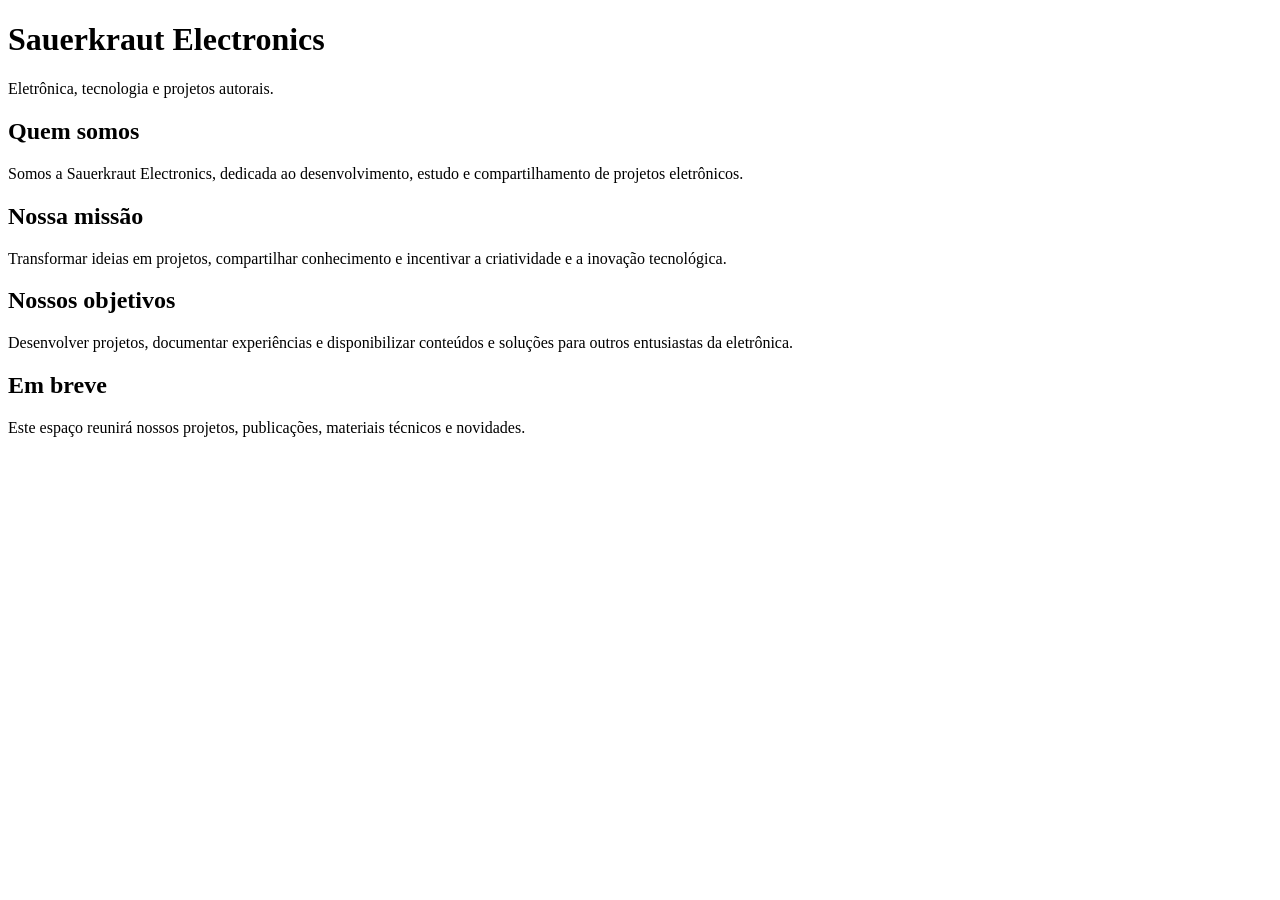
==== index.html @ d795176d "Create index.html for Sauerkraut Electronics Initial HTML structure for Sauerkraut Electronics websi" ====
<!DOCTYPE html>
<html lang="pt-BR">
<head>
    <meta charset="UTF-8">
    <meta name="viewport" content="width=device-width, initial-scale=1.0">
    <title>Sauerkraut Electronics</title>
</head>
<body>
    <h1>Sauerkraut Electronics</h1>
    <p>Eletrônica, tecnologia e projetos autorais.</p>

    <h2>Quem somos</h2>
    <p>
        Somos a Sauerkraut Electronics, dedicada ao desenvolvimento,
        estudo e compartilhamento de projetos eletrônicos.
    </p>

    <h2>Nossa missão</h2>
    <p>
        Transformar ideias em projetos, compartilhar conhecimento
        e incentivar a criatividade e a inovação tecnológica.
    </p>

    <h2>Nossos objetivos</h2>
    <p>
        Desenvolver projetos, documentar experiências e disponibilizar
        conteúdos e soluções para outros entusiastas da eletrônica.
    </p>

    <h2>Em breve</h2>
    <p>
        Este espaço reunirá nossos projetos, publicações, materiais
        técnicos e novidades.
    </p>
</body>
</html>
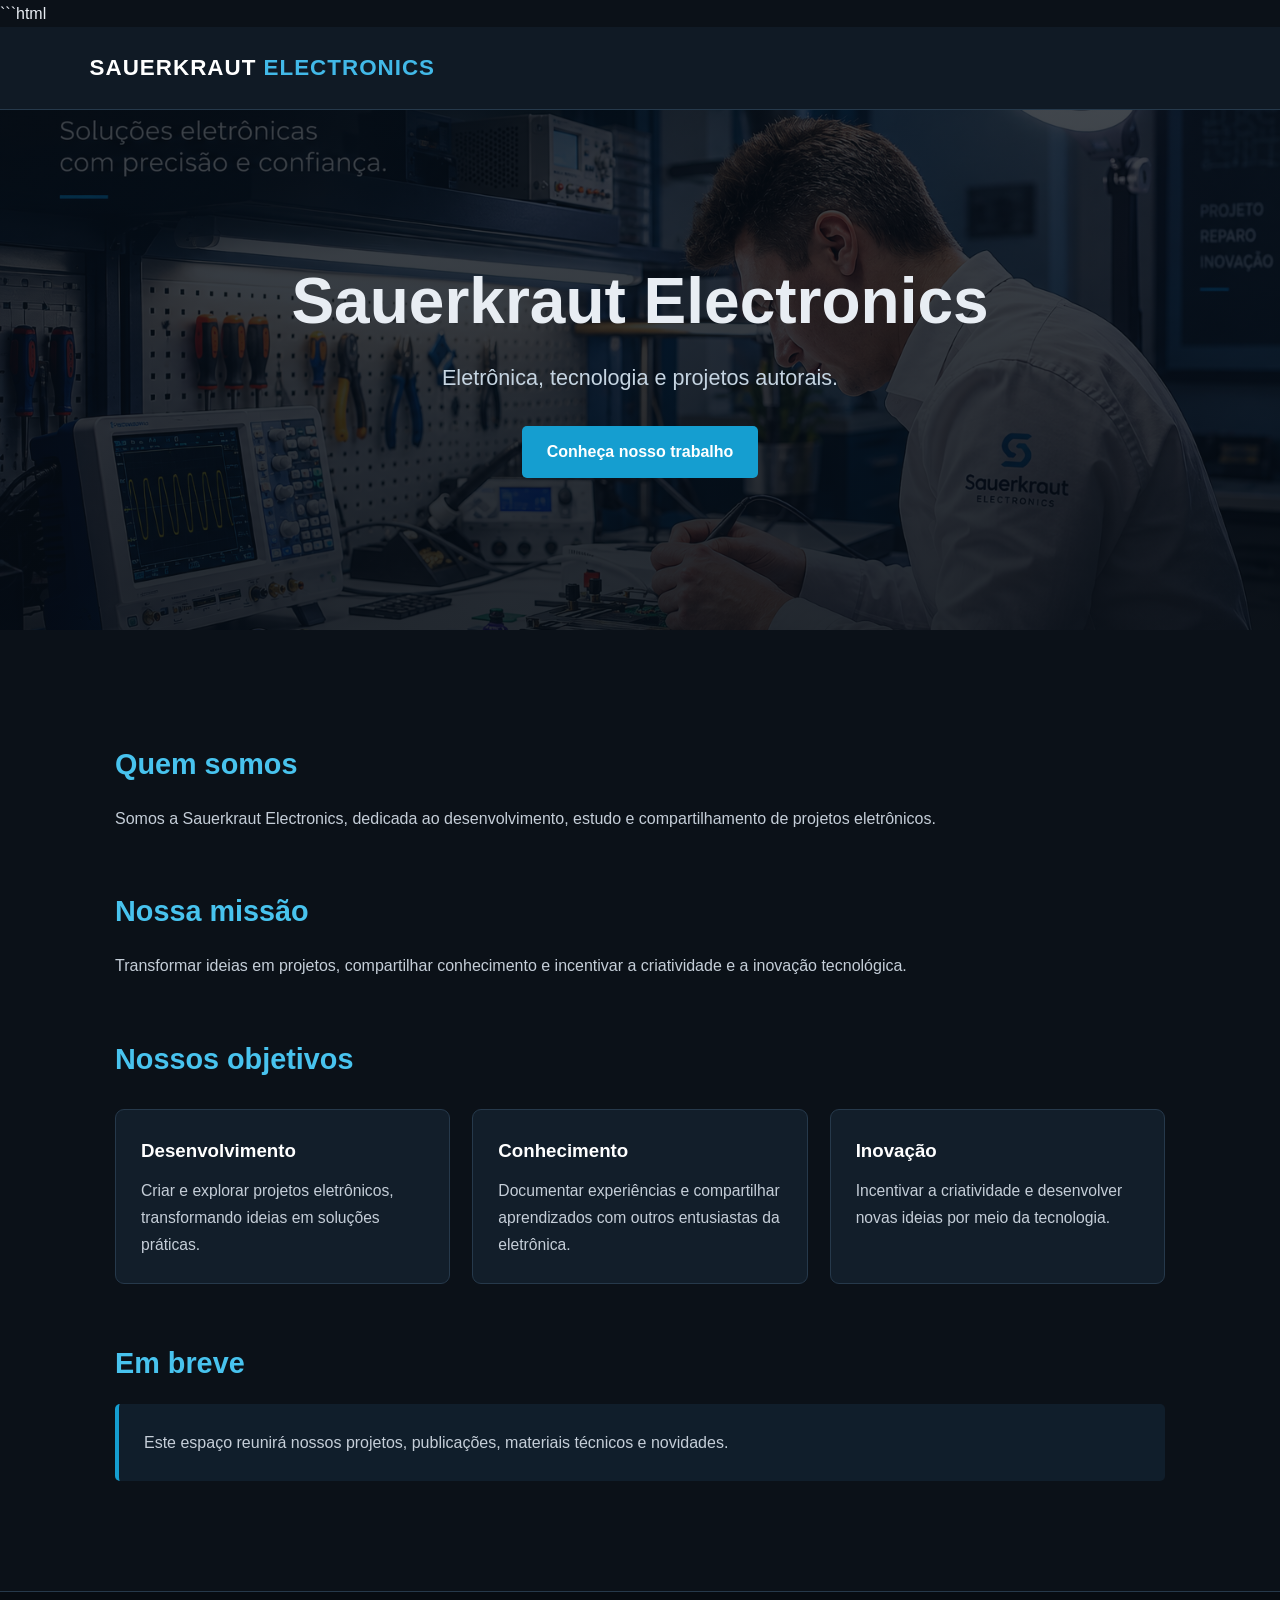
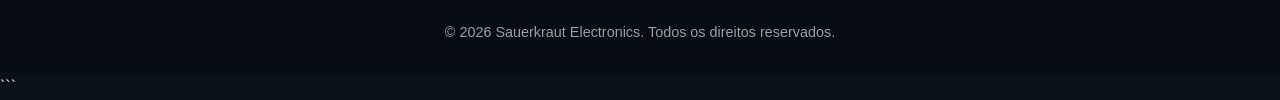
==== commit 00461b56: "Update index.html with new meta tags and content" ====
--- a/index.html
+++ b/index.html
@@ -1,37 +1,249 @@
-
+```html
 <!DOCTYPE html>
 <html lang="pt-BR">
 <head>
     <meta charset="UTF-8">
     <meta name="viewport" content="width=device-width, initial-scale=1.0">
-    <title>Sauerkraut Electronics</title>
+
+    <title>Sauerkraut Electronics | Eletrônica e Tecnologia</title>
+
+    <meta name="description" content="Sauerkraut Electronics: eletrônica, tecnologia, projetos autorais e compartilhamento de conhecimento.">
+
+    <style>
+        * {
+            box-sizing: border-box;
+            margin: 0;
+            padding: 0;
+        }
+
+        html {
+            scroll-behavior: smooth;
+        }
+
+        body {
+            font-family: Arial, Helvetica, sans-serif;
+            background: #0b1118;
+            color: #e8edf3;
+            line-height: 1.7;
+        }
+
+        header {
+            background: #101a25;
+            border-bottom: 1px solid #26394b;
+            padding: 22px 7%;
+        }
+
+        .logo {
+            color: #ffffff;
+            font-size: 1.4rem;
+            font-weight: bold;
+            letter-spacing: 1px;
+        }
+
+        .logo span {
+            color: #42b9e8;
+        }
+
+        .hero {
+            min-height: 520px;
+            display: flex;
+            align-items: center;
+            justify-content: center;
+            text-align: center;
+            padding: 70px 7%;
+            background:
+                linear-gradient(rgba(5, 12, 20, 0.76),
+                                rgba(5, 12, 20, 0.88)),
+                url("Oficina%20de%20Eletr%C3%B4nica%20com%20Precis%C3%A3o.png")
+                center / cover no-repeat;
+        }
+
+        .hero-content {
+            max-width: 850px;
+        }
+
+        .hero h1 {
+            font-size: clamp(2.2rem, 6vw, 4rem);
+            line-height: 1.2;
+            margin-bottom: 20px;
+        }
+
+        .hero p {
+            color: #c5d4e1;
+            font-size: clamp(1.05rem, 2.5vw, 1.35rem);
+            margin-bottom: 30px;
+        }
+
+        .button {
+            display: inline-block;
+            background: #159ed0;
+            color: #ffffff;
+            text-decoration: none;
+            padding: 12px 25px;
+            border-radius: 5px;
+            font-weight: bold;
+            transition: background 0.2s;
+        }
+
+        .button:hover {
+            background: #087eaa;
+        }
+
+        main {
+            max-width: 1100px;
+            margin: auto;
+            padding: 55px 25px;
+        }
+
+        section {
+            margin-bottom: 55px;
+            scroll-margin-top: 25px;
+        }
+
+        h2 {
+            color: #48c3ee;
+            font-size: 1.8rem;
+            margin-bottom: 16px;
+        }
+
+        section p {
+            color: #c5ced8;
+            max-width: 850px;
+        }
+
+        .cards {
+            display: grid;
+            grid-template-columns: repeat(auto-fit, minmax(230px, 1fr));
+            gap: 22px;
+            margin-top: 25px;
+        }
+
+        .card {
+            background: #121e2a;
+            border: 1px solid #26394b;
+            border-radius: 9px;
+            padding: 25px;
+        }
+
+        .card h3 {
+            color: #ffffff;
+            margin-bottom: 12px;
+        }
+
+        .card p {
+            font-size: 0.98rem;
+        }
+
+        .coming-soon {
+            background: #101e2b;
+            border-left: 4px solid #159ed0;
+            padding: 25px;
+            border-radius: 5px;
+        }
+
+        footer {
+            background: #070c12;
+            border-top: 1px solid #26394b;
+            text-align: center;
+            padding: 28px 20px;
+            color: #91a1b1;
+            font-size: 0.9rem;
+        }
+
+        @media (max-width: 600px) {
+            header {
+                text-align: center;
+                padding: 18px 12px;
+            }
+
+            .hero {
+                min-height: 430px;
+                padding: 55px 20px;
+            }
+
+            main {
+                padding: 40px 20px;
+            }
+        }
+    </style>
 </head>
+
 <body>
-    <h1>Sauerkraut Electronics</h1>
-    <p>Eletrônica, tecnologia e projetos autorais.</p>
-
-    <h2>Quem somos</h2>
-    <p>
-        Somos a Sauerkraut Electronics, dedicada ao desenvolvimento,
-        estudo e compartilhamento de projetos eletrônicos.
-    </p>
-
-    <h2>Nossa missão</h2>
-    <p>
-        Transformar ideias em projetos, compartilhar conhecimento
-        e incentivar a criatividade e a inovação tecnológica.
-    </p>
-
-    <h2>Nossos objetivos</h2>
-    <p>
-        Desenvolver projetos, documentar experiências e disponibilizar
-        conteúdos e soluções para outros entusiastas da eletrônica.
-    </p>
-
-    <h2>Em breve</h2>
-    <p>
-        Este espaço reunirá nossos projetos, publicações, materiais
-        técnicos e novidades.
-    </p>
+
+    <header>
+        <div class="logo">SAUERKRAUT <span>ELECTRONICS</span></div>
+    </header>
+
+    <section class="hero">
+        <div class="hero-content">
+            <h1>Sauerkraut Electronics</h1>
+            <p>Eletrônica, tecnologia e projetos autorais.</p>
+            <a href="#quem-somos" class="button">Conheça nosso trabalho</a>
+        </div>
+    </section>
+
+    <main>
+        <section id="quem-somos">
+            <h2>Quem somos</h2>
+            <p>
+                Somos a Sauerkraut Electronics, dedicada ao desenvolvimento,
+                estudo e compartilhamento de projetos eletrônicos.
+            </p>
+        </section>
+
+        <section id="missao">
+            <h2>Nossa missão</h2>
+            <p>
+                Transformar ideias em projetos, compartilhar conhecimento
+                e incentivar a criatividade e a inovação tecnológica.
+            </p>
+        </section>
+
+        <section id="objetivos">
+            <h2>Nossos objetivos</h2>
+
+            <div class="cards">
+                <article class="card">
+                    <h3>Desenvolvimento</h3>
+                    <p>
+                        Criar e explorar projetos eletrônicos, transformando
+                        ideias em soluções práticas.
+                    </p>
+                </article>
+
+                <article class="card">
+                    <h3>Conhecimento</h3>
+                    <p>
+                        Documentar experiências e compartilhar aprendizados
+                        com outros entusiastas da eletrônica.
+                    </p>
+                </article>
+
+                <article class="card">
+                    <h3>Inovação</h3>
+                    <p>
+                        Incentivar a criatividade e desenvolver novas ideias
+                        por meio da tecnologia.
+                    </p>
+                </article>
+            </div>
+        </section>
+
+        <section id="em-breve">
+            <h2>Em breve</h2>
+            <div class="coming-soon">
+                <p>
+                    Este espaço reunirá nossos projetos, publicações,
+                    materiais técnicos e novidades.
+                </p>
+            </div>
+        </section>
+    </main>
+
+    <footer>
+        <p>&copy; 2026 Sauerkraut Electronics. Todos os direitos reservados.</p>
+    </footer>
+
 </body>
 </html>
+```
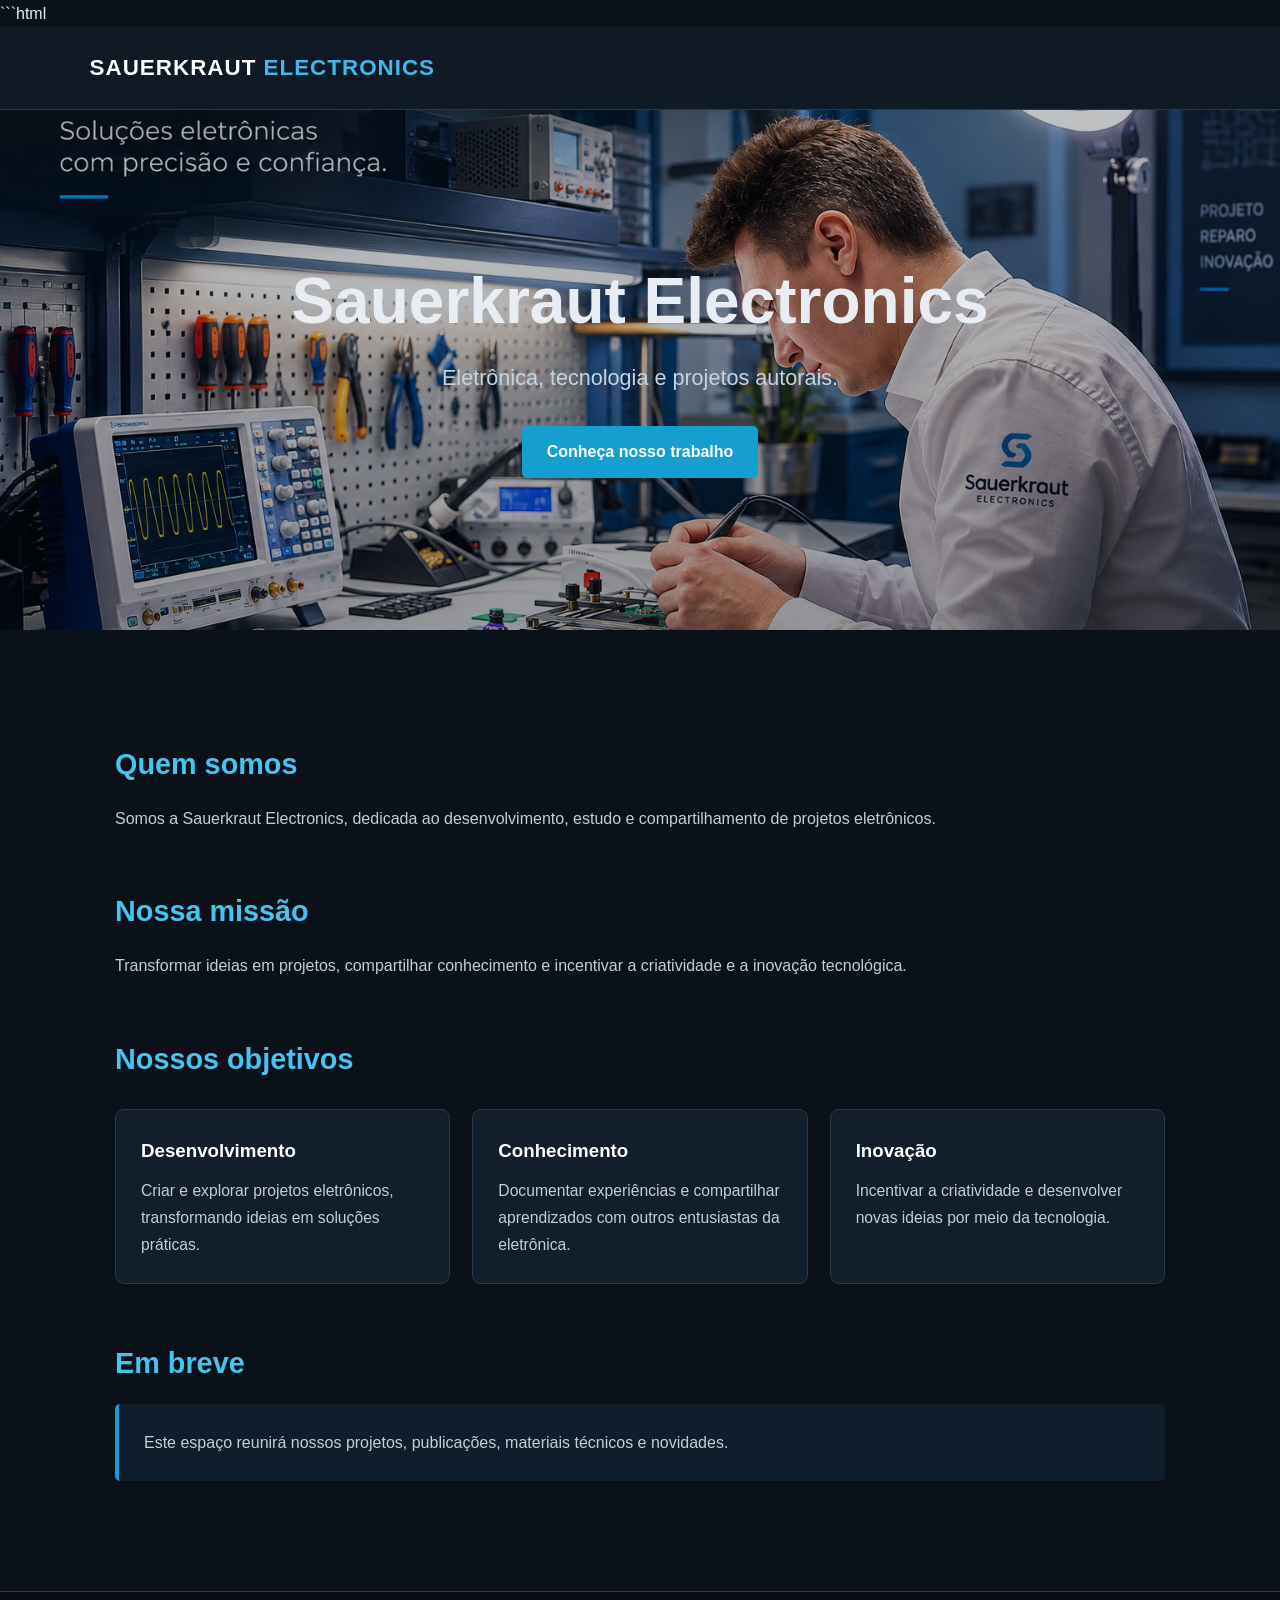
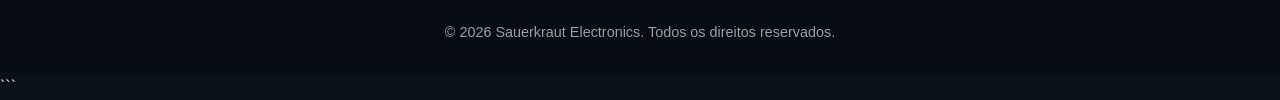
==== commit 9f4e822f: "Update background gradient opacity in index.html" ====
--- a/index.html
+++ b/index.html
@@ -51,11 +51,11 @@
             justify-content: center;
             text-align: center;
             padding: 70px 7%;
-            background:
-                linear-gradient(rgba(5, 12, 20, 0.76),
-                                rgba(5, 12, 20, 0.88)),
-                url("Oficina%20de%20Eletr%C3%B4nica%20com%20Precis%C3%A3o.png")
-                center / cover no-repeat;
+    background:
+    linear-gradient(rgba(5, 12, 20, 0.25),
+                    rgba(5, 12, 20, 0.40)),
+    url("Oficina%20de%20Eletr%C3%B4nica%20com%20Precis%C3%A3o.png")
+    center / cover no-repeat;
         }
 
         .hero-content {
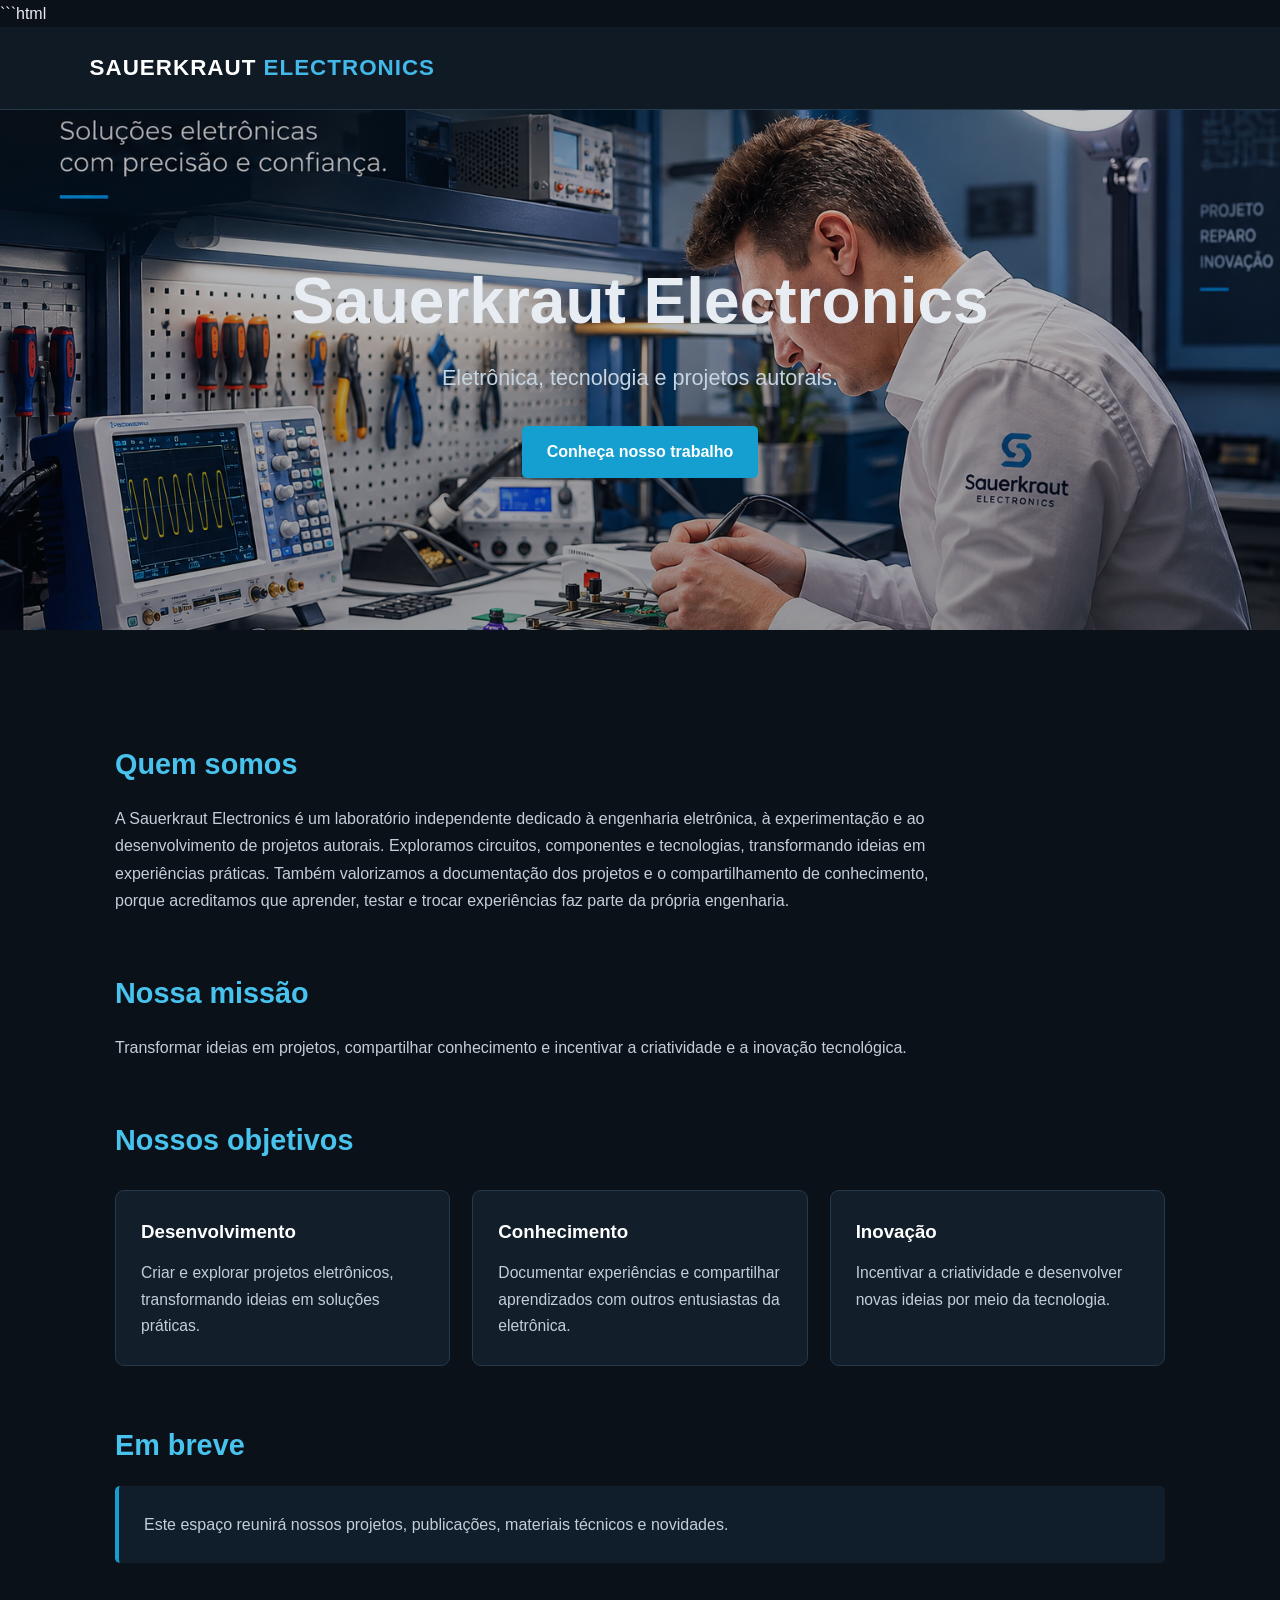
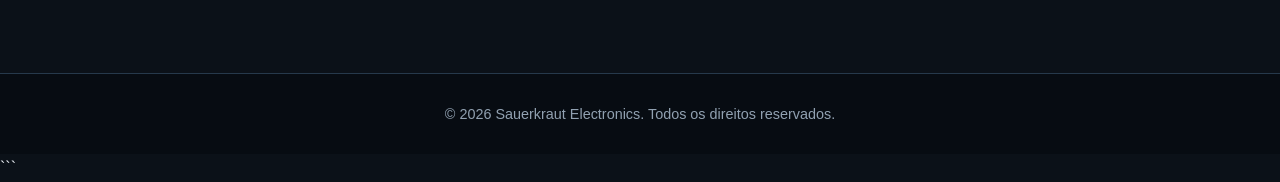
==== commit 3457bdde: "Update index.html" ====
--- a/index.html
+++ b/index.html
@@ -185,10 +185,9 @@
     <main>
         <section id="quem-somos">
             <h2>Quem somos</h2>
-            <p>
-                Somos a Sauerkraut Electronics, dedicada ao desenvolvimento,
-                estudo e compartilhamento de projetos eletrônicos.
-            </p>
+<p>
+    A Sauerkraut Electronics é um laboratório independente dedicado à engenharia eletrônica, à experimentação e ao desenvolvimento de projetos autorais. Exploramos circuitos, componentes e tecnologias, transformando ideias em experiências práticas. Também valorizamos a documentação dos projetos e o compartilhamento de conhecimento, porque acreditamos que aprender, testar e trocar experiências faz parte da própria engenharia.
+</p>
         </section>
 
         <section id="missao">
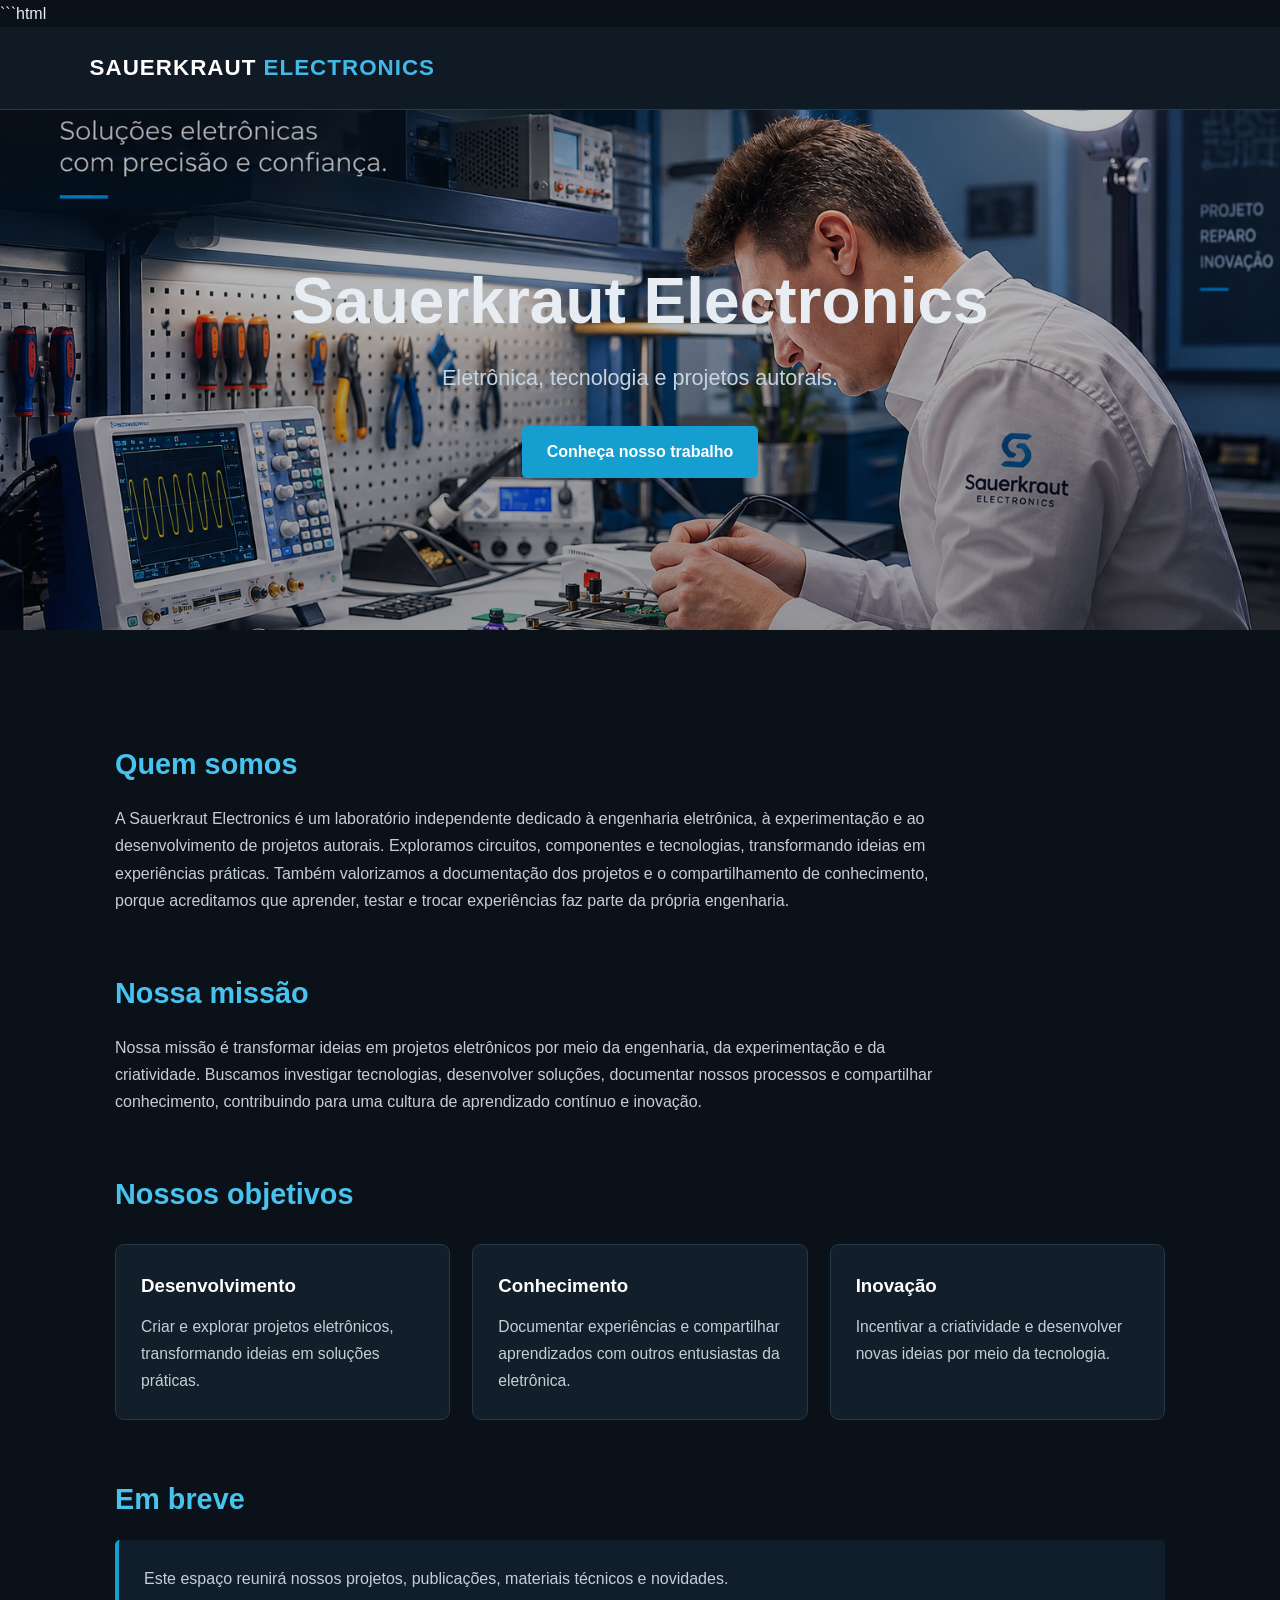
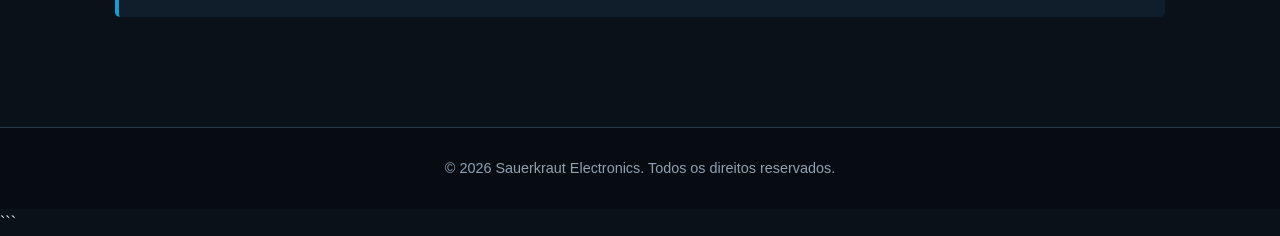
==== commit f960b5cf: "Revise mission statement in index.html Updated mission statement to reflect a more detailed descript" ====
--- a/index.html
+++ b/index.html
@@ -192,10 +192,9 @@
 
         <section id="missao">
             <h2>Nossa missão</h2>
-            <p>
-                Transformar ideias em projetos, compartilhar conhecimento
-                e incentivar a criatividade e a inovação tecnológica.
-            </p>
+<p>
+    Nossa missão é transformar ideias em projetos eletrônicos por meio da engenharia, da experimentação e da criatividade. Buscamos investigar tecnologias, desenvolver soluções, documentar nossos processos e compartilhar conhecimento, contribuindo para uma cultura de aprendizado contínuo e inovação.
+</p>
         </section>
 
         <section id="objetivos">
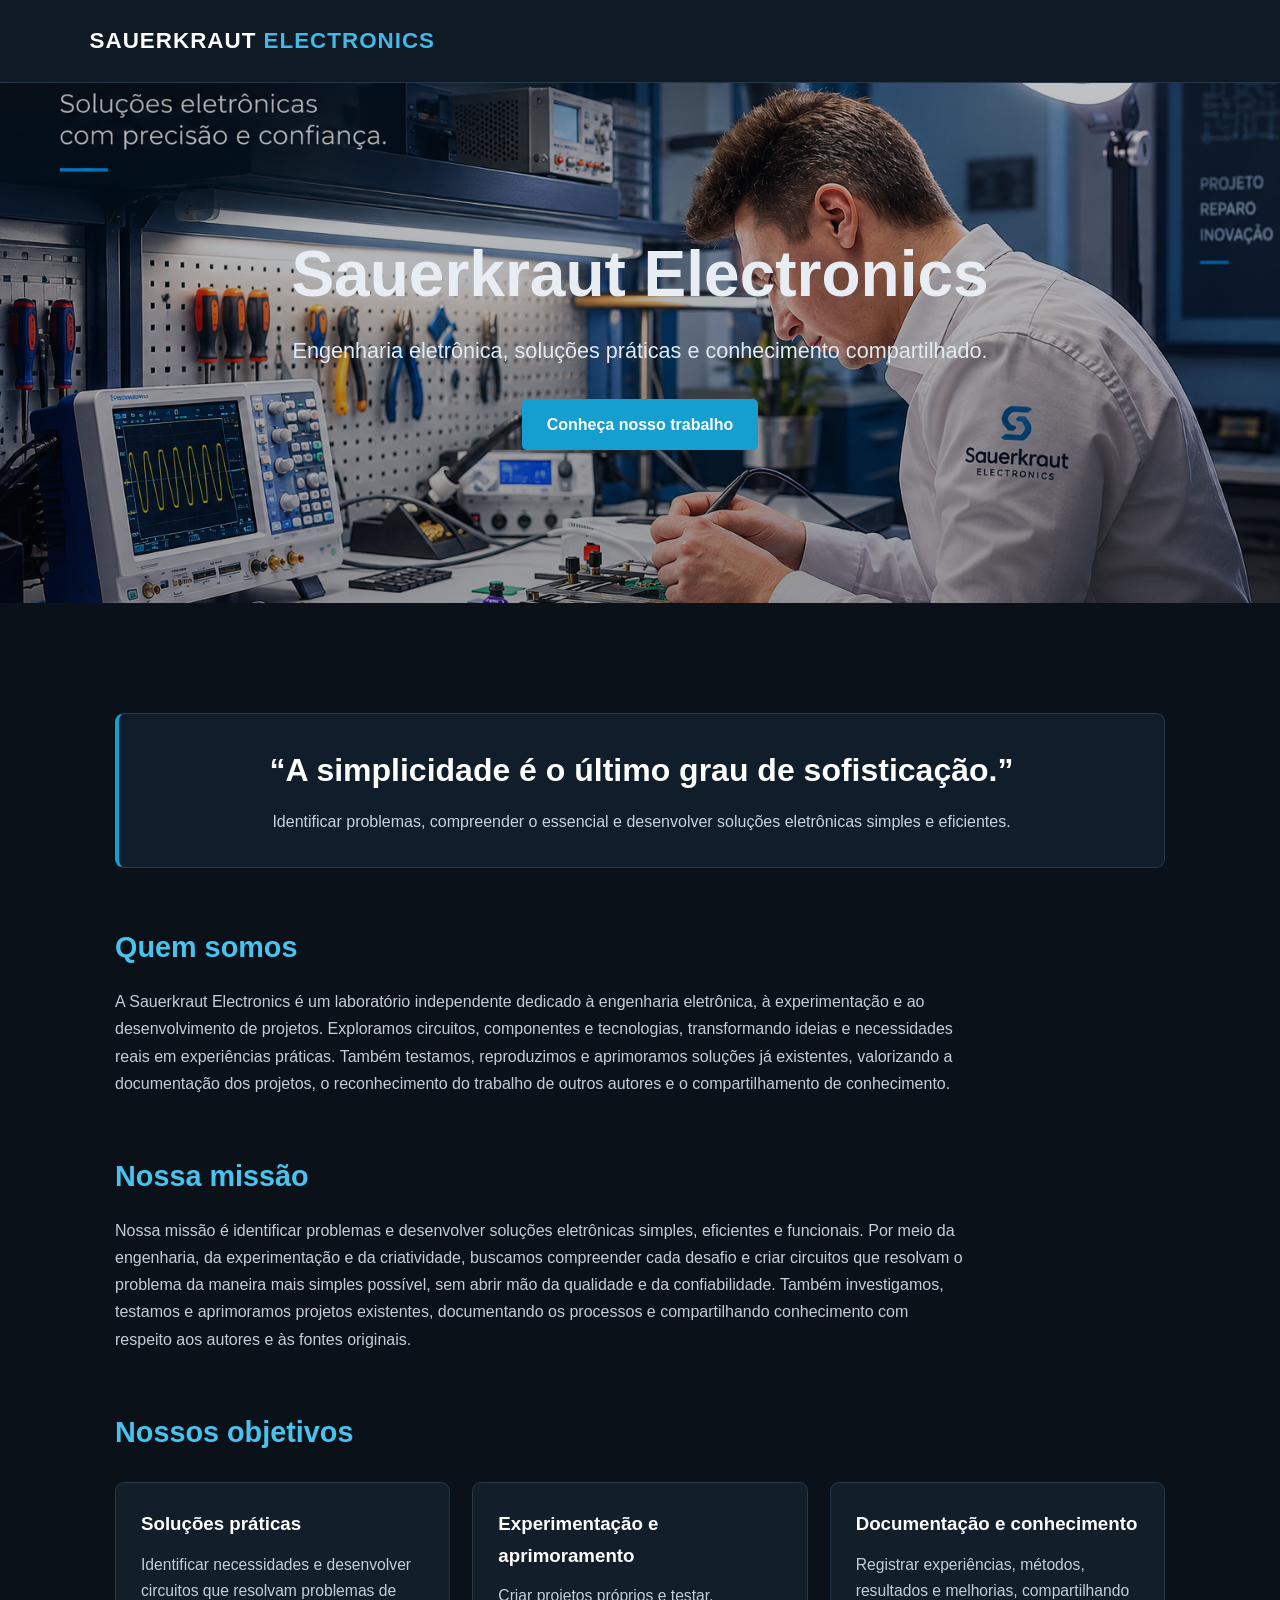
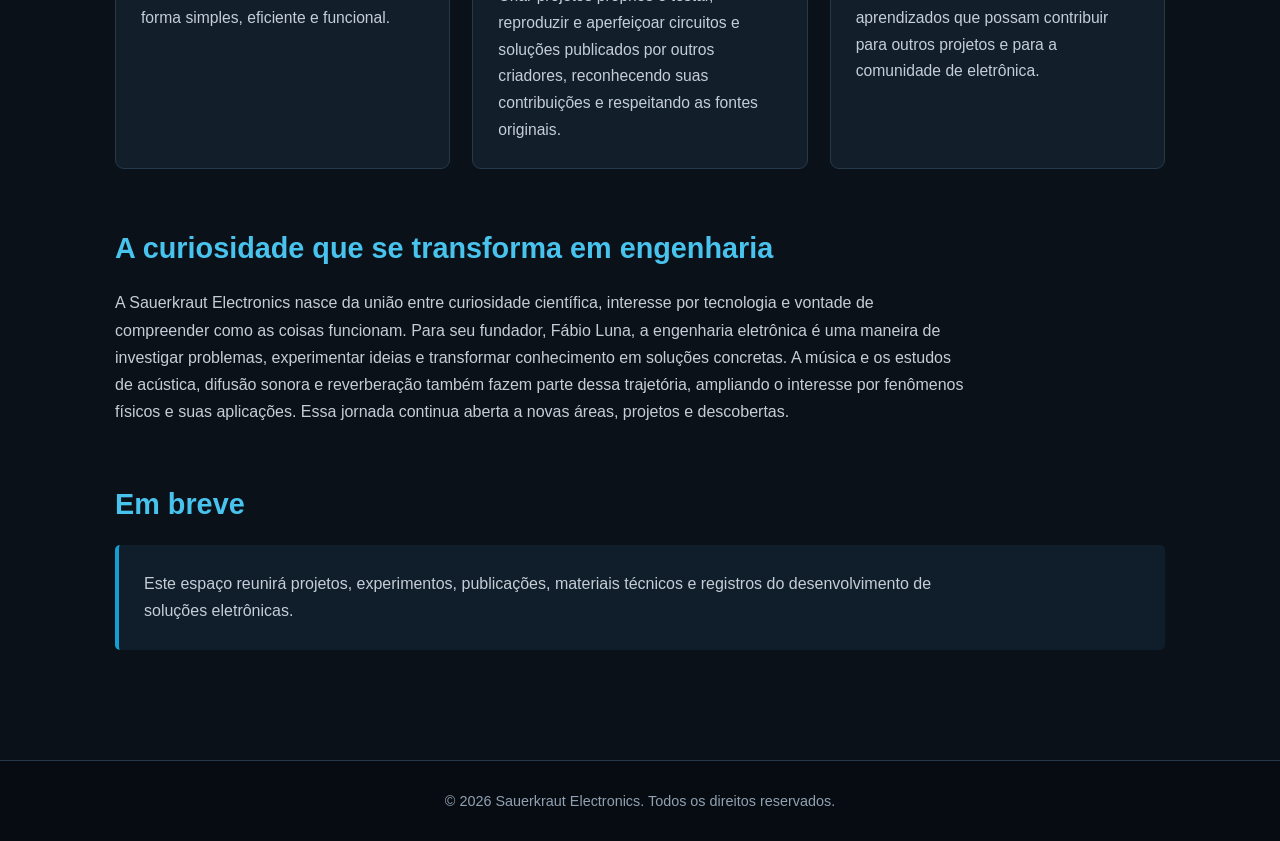
==== commit e84d9e48: "Revise HTML structure and content for clarity Updated the title and meta description for clarity. En" ====
--- a/index.html
+++ b/index.html
@@ -1,13 +1,15 @@
-```html
+
 <!DOCTYPE html>
 <html lang="pt-BR">
 <head>
     <meta charset="UTF-8">
     <meta name="viewport" content="width=device-width, initial-scale=1.0">
 
-    <title>Sauerkraut Electronics | Eletrônica e Tecnologia</title>
-
-    <meta name="description" content="Sauerkraut Electronics: eletrônica, tecnologia, projetos autorais e compartilhamento de conhecimento.">
+    <title>Sauerkraut Electronics | Engenharia Eletrônica e Soluções</title>
+
+    <meta name="description" content="Sauerkraut Electronics: laboratório independente de engenharia eletrônica, soluções simples e eficientes, experimentação, projetos e conhecimento compartilhado.">
+
+    <meta name="theme-color" content="#0b1118">
 
     <style>
         * {
@@ -51,11 +53,13 @@
             justify-content: center;
             text-align: center;
             padding: 70px 7%;
-    background:
-    linear-gradient(rgba(5, 12, 20, 0.25),
-                    rgba(5, 12, 20, 0.40)),
-    url("Oficina%20de%20Eletr%C3%B4nica%20com%20Precis%C3%A3o.png")
-    center / cover no-repeat;
+            background:
+                linear-gradient(
+                    rgba(5, 12, 20, 0.25),
+                    rgba(5, 12, 20, 0.40)
+                ),
+                url("Oficina%20de%20Eletr%C3%B4nica%20com%20Precis%C3%A3o.png")
+                center / cover no-repeat;
         }
 
         .hero-content {
@@ -69,7 +73,7 @@
         }
 
         .hero p {
-            color: #c5d4e1;
+            color: #e0eaf3;
             font-size: clamp(1.05rem, 2.5vw, 1.35rem);
             margin-bottom: 30px;
         }
@@ -111,9 +115,35 @@
             max-width: 850px;
         }
 
+        .philosophy {
+            background: #101e2b;
+            border: 1px solid #26394b;
+            border-left: 4px solid #159ed0;
+            border-radius: 9px;
+            padding: 32px 25px;
+            margin-bottom: 55px;
+            text-align: center;
+        }
+
+        .philosophy blockquote {
+            color: #ffffff;
+            font-size: clamp(1.35rem, 3vw, 2rem);
+            font-weight: bold;
+            line-height: 1.5;
+            margin-bottom: 14px;
+        }
+
+        .philosophy p {
+            color: #c5d4e1;
+            margin: 0 auto;
+        }
+
         .cards {
             display: grid;
-            grid-template-columns: repeat(auto-fit, minmax(230px, 1fr));
+            grid-template-columns: repeat(
+                auto-fit,
+                minmax(230px, 1fr)
+            );
             gap: 22px;
             margin-top: 25px;
         }
@@ -164,6 +194,10 @@
             main {
                 padding: 40px 20px;
             }
+
+            .philosophy {
+                padding: 25px 18px;
+            }
         }
     </style>
 </head>
@@ -177,71 +211,132 @@
     <section class="hero">
         <div class="hero-content">
             <h1>Sauerkraut Electronics</h1>
-            <p>Eletrônica, tecnologia e projetos autorais.</p>
-            <a href="#quem-somos" class="button">Conheça nosso trabalho</a>
+            <p>
+                Engenharia eletrônica, soluções práticas
+                e conhecimento compartilhado.
+            </p>
+            <a href="#quem-somos" class="button">
+                Conheça nosso trabalho
+            </a>
         </div>
     </section>
 
     <main>
+
+        <section class="philosophy" aria-label="Nossa filosofia">
+            <blockquote>
+                “A simplicidade é o último grau de sofisticação.”
+            </blockquote>
+            <p>
+                Identificar problemas, compreender o essencial
+                e desenvolver soluções eletrônicas simples e eficientes.
+            </p>
+        </section>
+
         <section id="quem-somos">
             <h2>Quem somos</h2>
-<p>
-    A Sauerkraut Electronics é um laboratório independente dedicado à engenharia eletrônica, à experimentação e ao desenvolvimento de projetos autorais. Exploramos circuitos, componentes e tecnologias, transformando ideias em experiências práticas. Também valorizamos a documentação dos projetos e o compartilhamento de conhecimento, porque acreditamos que aprender, testar e trocar experiências faz parte da própria engenharia.
-</p>
+            <p>
+                A Sauerkraut Electronics é um laboratório independente
+                dedicado à engenharia eletrônica, à experimentação e
+                ao desenvolvimento de projetos. Exploramos circuitos,
+                componentes e tecnologias, transformando ideias e
+                necessidades reais em experiências práticas.
+                Também testamos, reproduzimos e aprimoramos soluções
+                já existentes, valorizando a documentação dos projetos,
+                o reconhecimento do trabalho de outros autores e o
+                compartilhamento de conhecimento.
+            </p>
         </section>
 
         <section id="missao">
             <h2>Nossa missão</h2>
-<p>
-    Nossa missão é transformar ideias em projetos eletrônicos por meio da engenharia, da experimentação e da criatividade. Buscamos investigar tecnologias, desenvolver soluções, documentar nossos processos e compartilhar conhecimento, contribuindo para uma cultura de aprendizado contínuo e inovação.
-</p>
+            <p>
+                Nossa missão é identificar problemas e desenvolver
+                soluções eletrônicas simples, eficientes e funcionais.
+                Por meio da engenharia, da experimentação e da
+                criatividade, buscamos compreender cada desafio e
+                criar circuitos que resolvam o problema da maneira
+                mais simples possível, sem abrir mão da qualidade
+                e da confiabilidade. Também investigamos, testamos
+                e aprimoramos projetos existentes, documentando
+                os processos e compartilhando conhecimento com
+                respeito aos autores e às fontes originais.
+            </p>
         </section>
 
         <section id="objetivos">
             <h2>Nossos objetivos</h2>
 
             <div class="cards">
+
                 <article class="card">
-                    <h3>Desenvolvimento</h3>
+                    <h3>Soluções práticas</h3>
                     <p>
-                        Criar e explorar projetos eletrônicos, transformando
-                        ideias em soluções práticas.
+                        Identificar necessidades e desenvolver circuitos
+                        que resolvam problemas de forma simples,
+                        eficiente e funcional.
                     </p>
                 </article>
 
                 <article class="card">
-                    <h3>Conhecimento</h3>
+                    <h3>Experimentação e aprimoramento</h3>
                     <p>
-                        Documentar experiências e compartilhar aprendizados
-                        com outros entusiastas da eletrônica.
+                        Criar projetos próprios e testar, reproduzir
+                        e aperfeiçoar circuitos e soluções publicados
+                        por outros criadores, reconhecendo suas
+                        contribuições e respeitando as fontes originais.
                     </p>
                 </article>
 
                 <article class="card">
-                    <h3>Inovação</h3>
+                    <h3>Documentação e conhecimento</h3>
                     <p>
-                        Incentivar a criatividade e desenvolver novas ideias
-                        por meio da tecnologia.
+                        Registrar experiências, métodos, resultados
+                        e melhorias, compartilhando aprendizados
+                        que possam contribuir para outros projetos
+                        e para a comunidade de eletrônica.
                     </p>
                 </article>
+
             </div>
+        </section>
+
+        <section id="fundador">
+            <h2>A curiosidade que se transforma em engenharia</h2>
+            <p>
+                A Sauerkraut Electronics nasce da união entre
+                curiosidade científica, interesse por tecnologia
+                e vontade de compreender como as coisas funcionam.
+                Para seu fundador, Fábio Luna, a engenharia eletrônica
+                é uma maneira de investigar problemas, experimentar
+                ideias e transformar conhecimento em soluções
+                concretas. A música e os estudos de acústica,
+                difusão sonora e reverberação também fazem parte
+                dessa trajetória, ampliando o interesse por fenômenos
+                físicos e suas aplicações. Essa jornada continua
+                aberta a novas áreas, projetos e descobertas.
+            </p>
         </section>
 
         <section id="em-breve">
             <h2>Em breve</h2>
             <div class="coming-soon">
                 <p>
-                    Este espaço reunirá nossos projetos, publicações,
-                    materiais técnicos e novidades.
+                    Este espaço reunirá projetos, experimentos,
+                    publicações, materiais técnicos e registros
+                    do desenvolvimento de soluções eletrônicas.
                 </p>
             </div>
         </section>
+
     </main>
 
     <footer>
-        <p>&copy; 2026 Sauerkraut Electronics. Todos os direitos reservados.</p>
+        <p>
+            &copy; 2026 Sauerkraut Electronics.
+            Todos os direitos reservados.
+        </p>
     </footer>
 
 </body>
 </html>
-```
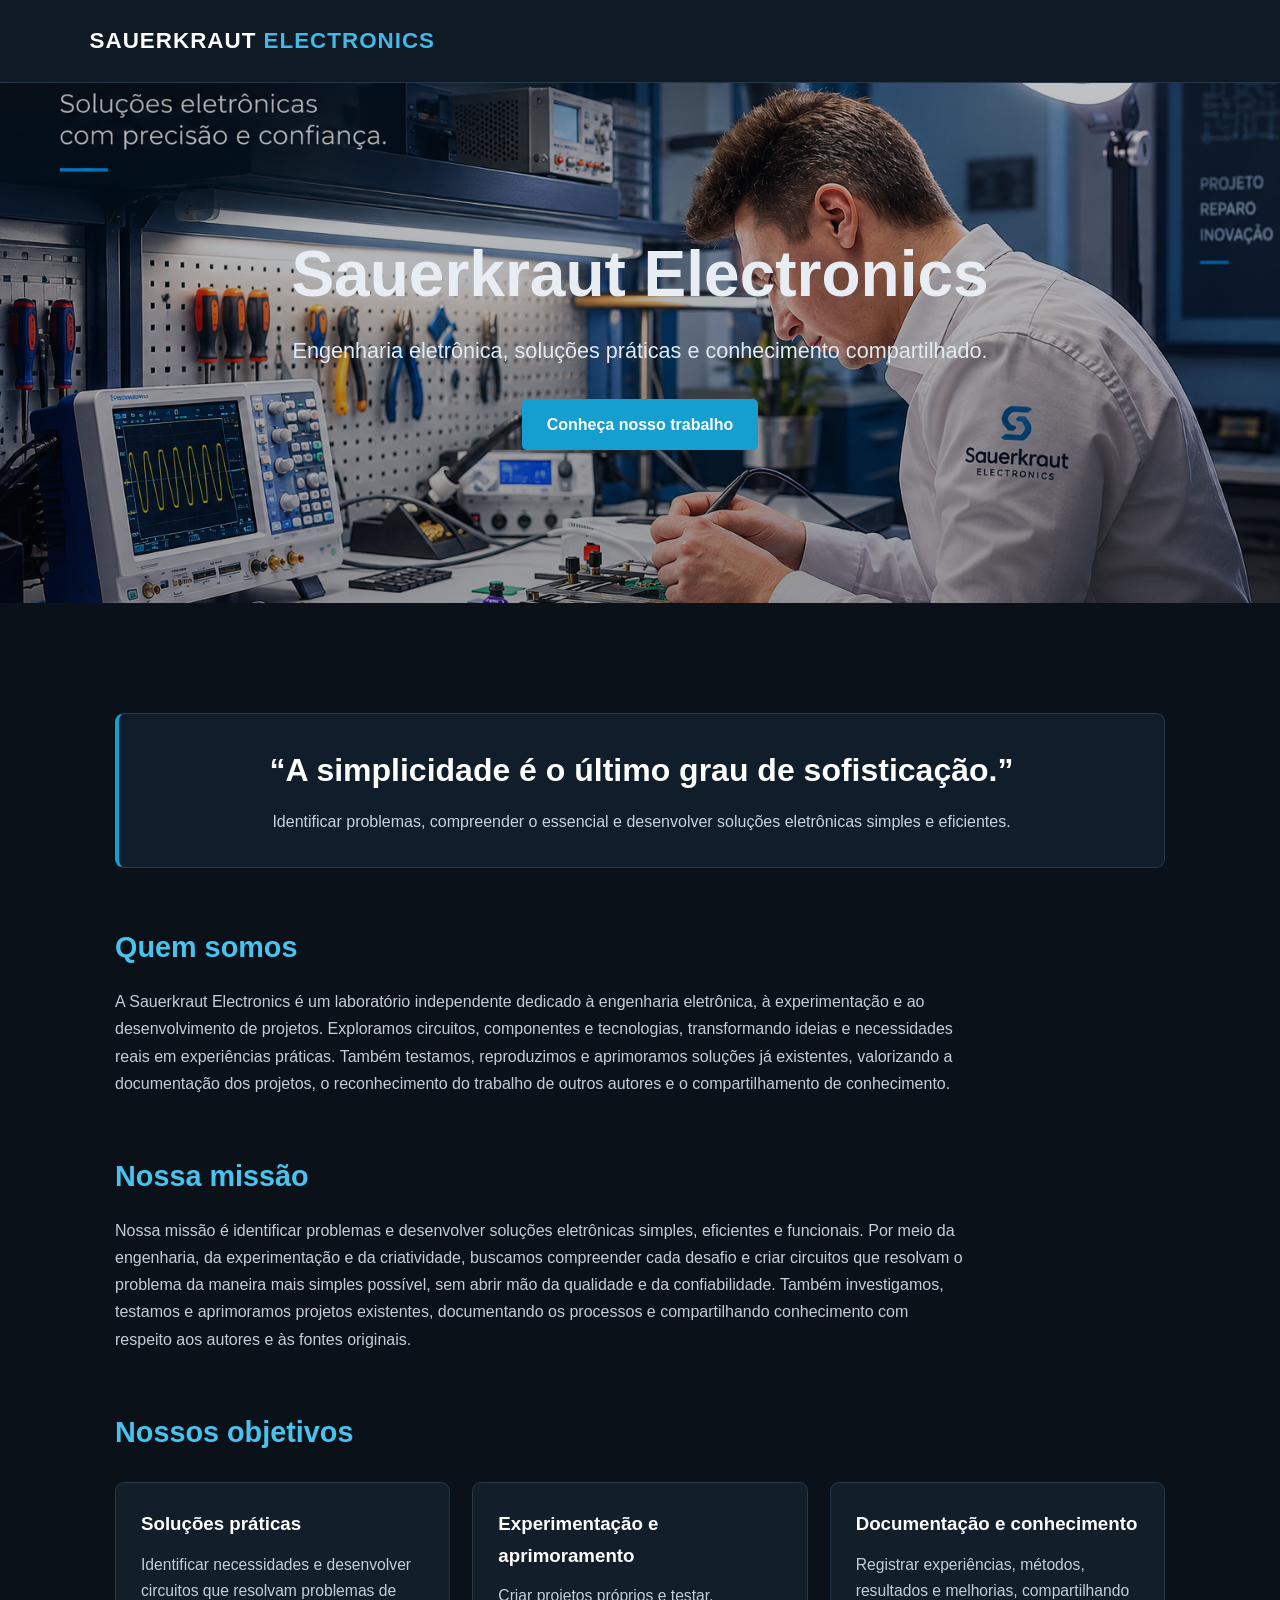
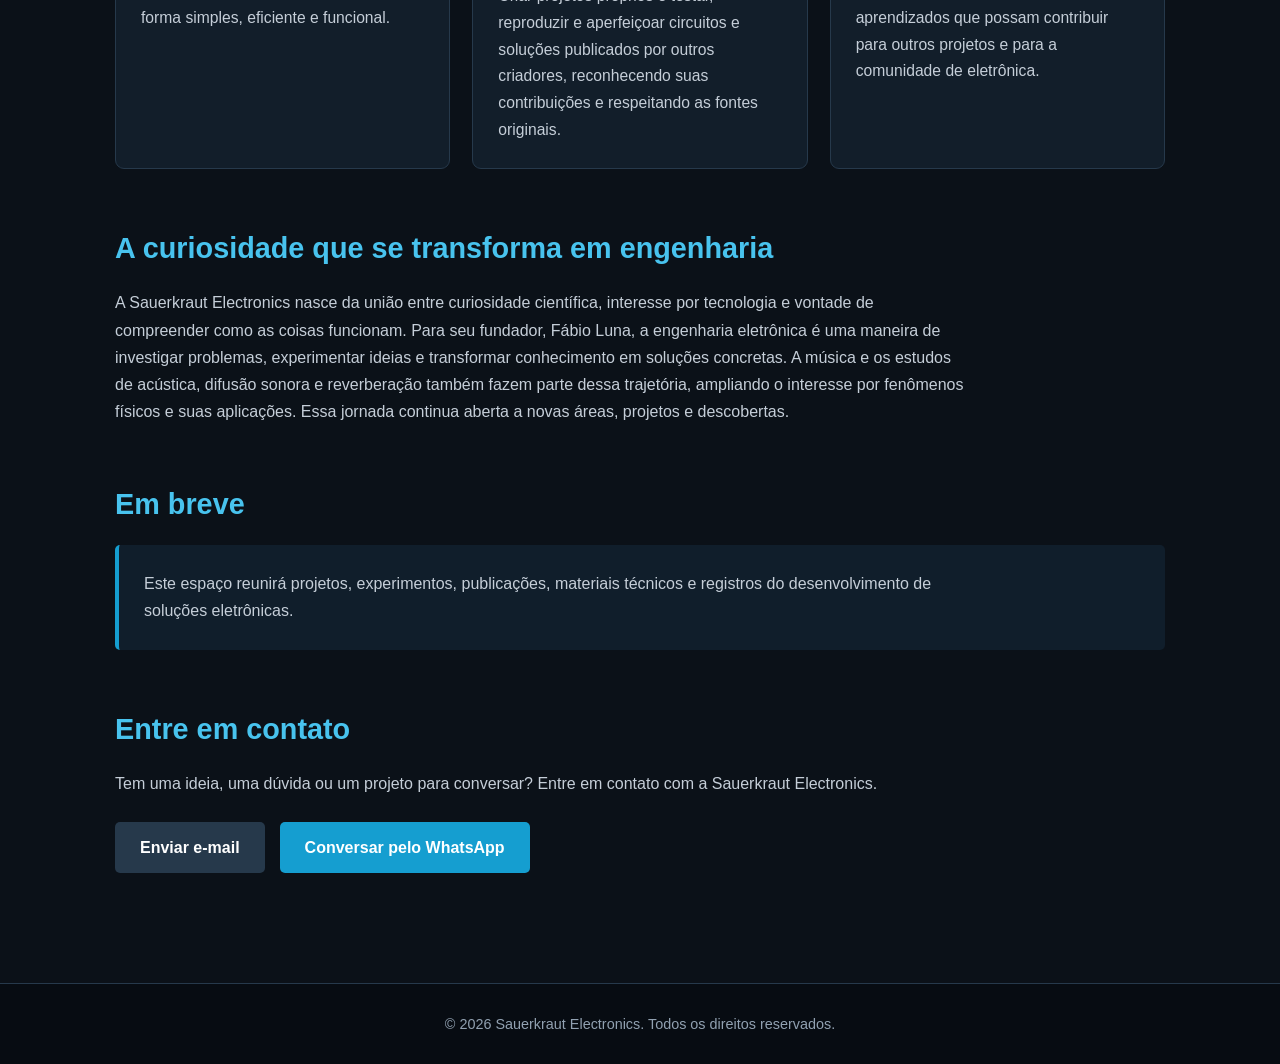
==== commit e9ecf74d: "Add contact section with links to email and WhatsApp Added a contact section with email and WhatsApp" ====
--- a/index.html
+++ b/index.html
@@ -170,7 +170,24 @@
             padding: 25px;
             border-radius: 5px;
         }
-
+        .contact-links {
+            display: flex;
+            flex-wrap: wrap;
+            gap: 15px;
+            margin-top: 25px;
+        }
+
+        .contact-links .button {
+            text-align: center;
+        }
+
+        .button-email {
+            background: #26394b;
+        }
+
+        .button-email:hover {
+            background: #344e65;
+        }
         footer {
             background: #070c12;
             border-top: 1px solid #26394b;
@@ -328,7 +345,31 @@
                 </p>
             </div>
         </section>
-
+        <section id="contato">
+            <h2>Entre em contato</h2>
+            <p>
+                Tem uma ideia, uma dúvida ou um projeto para conversar?
+                Entre em contato com a Sauerkraut Electronics.
+            </p>
+
+            <div class="contact-links">
+                <a
+                    href="mailto:contato@sauerkrautelectronics.com.br"
+                    class="button button-email"
+                >
+                    Enviar e-mail
+                </a>
+
+                <a
+                    href="https://wa.me/5521966463524?text=Ol%C3%A1%21%20Conheci%20a%20Sauerkraut%20Electronics%20pelo%20site%20e%20gostaria%20de%20conversar."
+                    class="button"
+                    target="_blank"
+                    rel="noopener noreferrer"
+                >
+                    Conversar pelo WhatsApp
+                </a>
+            </div>
+        </section>
     </main>
 
     <footer>
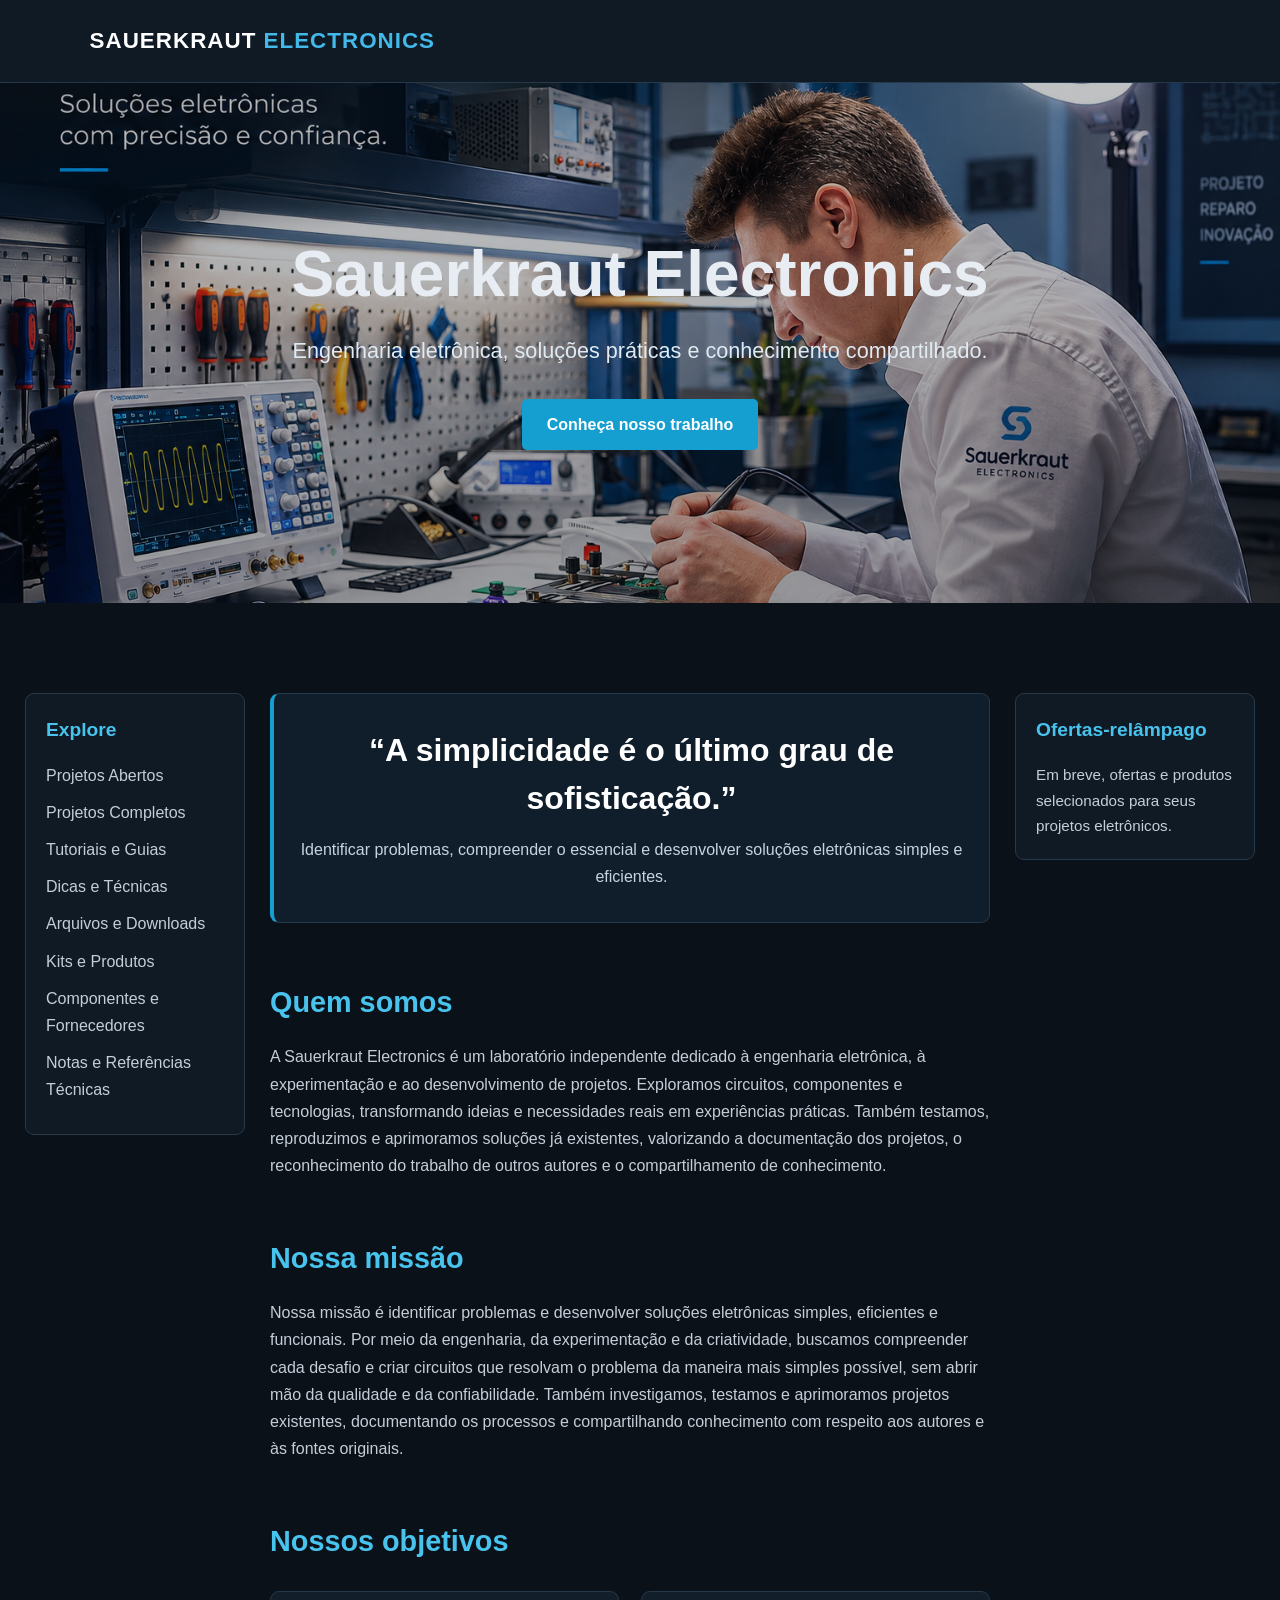
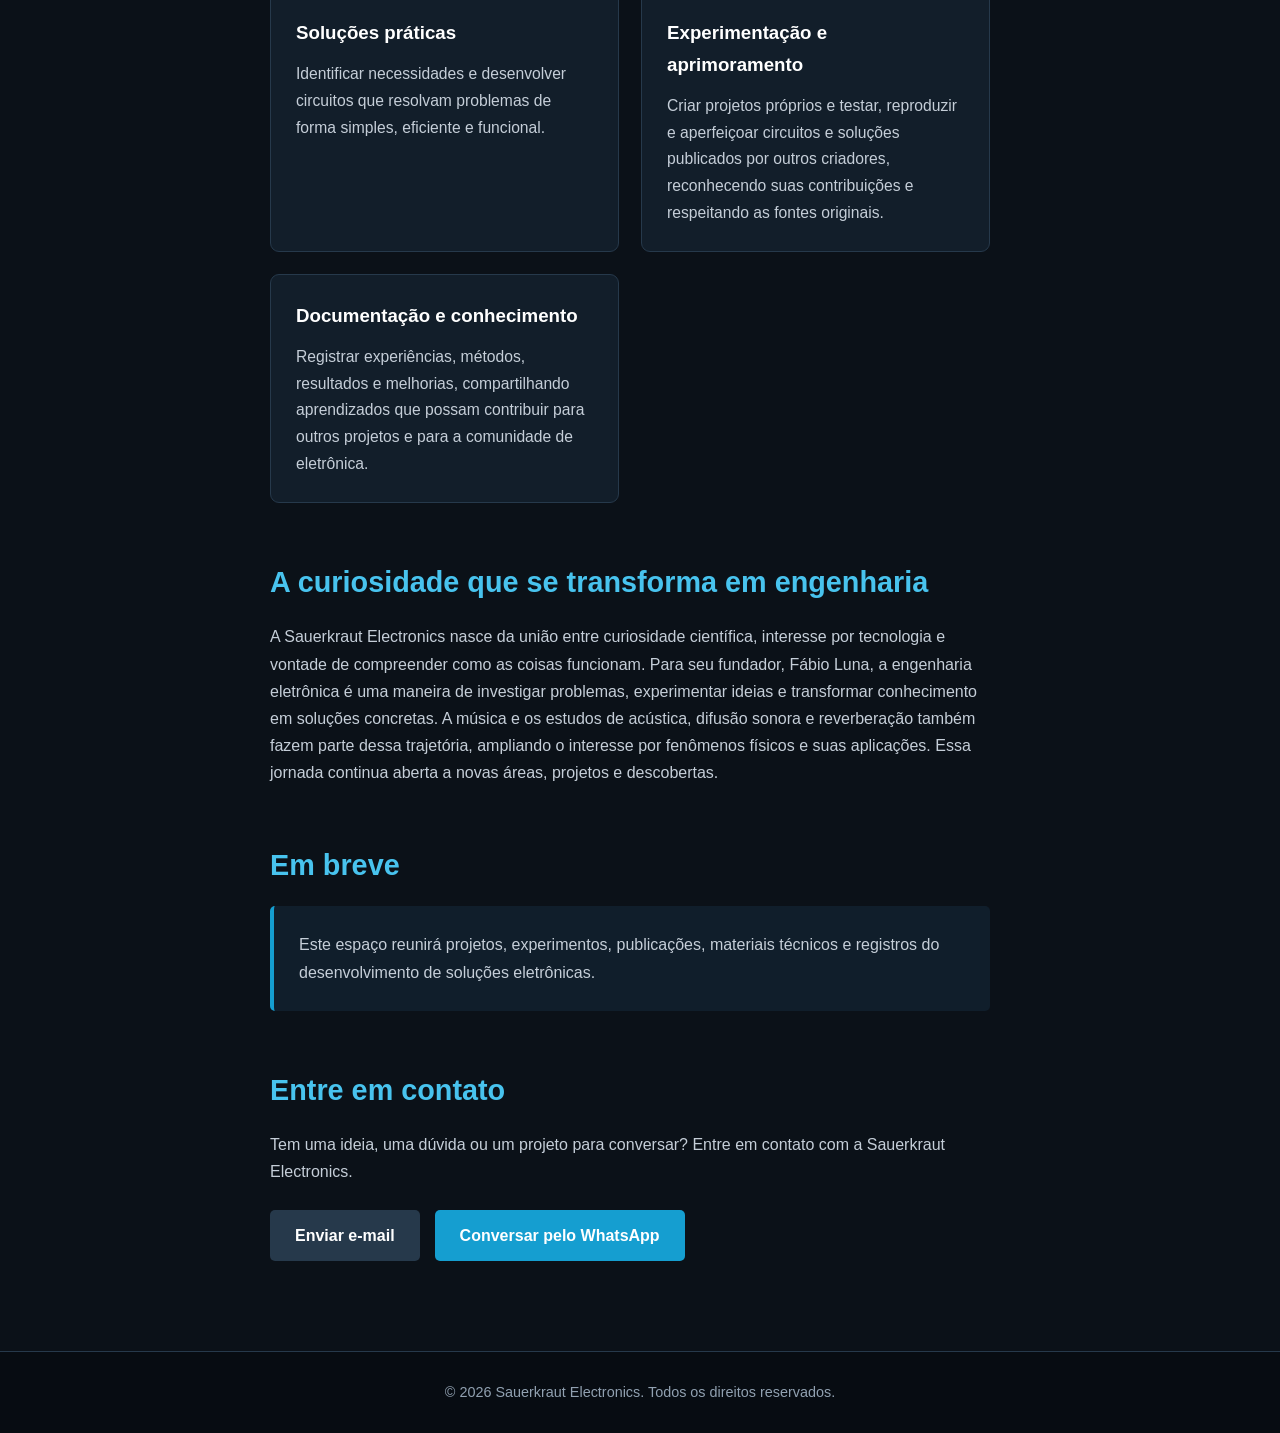
==== commit 9224e349: "Update index.html" ====
--- a/index.html
+++ b/index.html
@@ -93,11 +93,100 @@
             background: #087eaa;
         }
 
-        main {
-            max-width: 1100px;
-            margin: auto;
-            padding: 55px 25px;
-        }
+
+/* Estrutura principal: Explore, conteúdo e ofertas */
+.page-layout {
+    display: grid;
+    grid-template-columns: 220px minmax(0, 1fr) 240px;
+    gap: 25px;
+    max-width: 1600px;
+    margin: 0 auto;
+    padding: 35px 25px;
+    align-items: start;
+}
+
+.explore-menu,
+.offers-panel {
+    background: #101a25;
+    border: 1px solid #26394b;
+    border-radius: 9px;
+    padding: 20px;
+}
+
+.explore-menu,
+.offers-panel {
+    position: sticky;
+    top: 20px;
+}
+
+.explore-menu h2,
+.offers-panel h2 {
+    font-size: 1.2rem;
+    margin-bottom: 15px;
+}
+
+.explore-menu ul {
+    list-style: none;
+}
+
+.explore-menu li {
+    margin-bottom: 10px;
+}
+
+.explore-menu a {
+    color: #c5ced8;
+    text-decoration: none;
+}
+
+.explore-menu a:hover {
+    color: #48c3ee;
+}
+
+.offers-panel p {
+    color: #c5ced8;
+    font-size: 0.95rem;
+}
+
+.main-content {
+    min-width: 0;
+}
+
+.main-content main {
+    max-width: none;
+    margin: 0;
+    padding: 0;
+}
+
+@media (max-width: 1000px) {
+    .page-layout {
+        grid-template-columns: 190px minmax(0, 1fr);
+    }
+
+    .offers-panel {
+        grid-column: 1 / -1;
+        position: static;
+    }
+}
+
+@media (max-width: 600px) {
+    .page-layout {
+        display: flex;
+        flex-direction: column;
+        padding: 25px 15px;
+    }
+
+    .explore-menu,
+    .offers-panel,
+    .main-content {
+        width: 100%;
+        position: static;
+    }
+
+    .main-content main {
+        padding: 20px 5px;
+    }
+}
+
 
         section {
             margin-bottom: 55px;
@@ -238,7 +327,25 @@
         </div>
     </section>
 
-    <main>
+
+    <div class="page-layout">
+
+        <aside class="explore-menu">
+            <h2>Explore</h2>
+            <ul>
+                <li><a href="projetos-abertos.html">Projetos Abertos</a></li>
+                <li><a href="projetos-completos.html">Projetos Completos</a></li>
+                <li><a href="tutoriais-e-guias.html">Tutoriais e Guias</a></li>
+                <li><a href="dicas-e-tecnicas.html">Dicas e Técnicas</a></li>
+                <li><a href="arquivos-e-downloads.html">Arquivos e Downloads</a></li>
+                <li><a href="kits-e-produtos.html">Kits e Produtos</a></li>
+                <li><a href="componentes-e-fornecedores.html">Componentes e Fornecedores</a></li>
+                <li><a href="notas-e-referencias-tecnicas.html">Notas e Referências Técnicas</a></li>
+            </ul>
+        </aside>
+
+        <div class="main-content">
+            <main>
 
         <section class="philosophy" aria-label="Nossa filosofia">
             <blockquote>
@@ -370,9 +477,19 @@
                 </a>
             </div>
         </section>
-    </main>
+
+            </main>
+        </div>
+
+        <aside class="offers-panel">
+            <h2>Ofertas-relâmpago</h2>
+            <p>Em breve, ofertas e produtos selecionados para seus projetos eletrônicos.</p>
+        </aside>
+
+    </div>
 
     <footer>
+
         <p>
             &copy; 2026 Sauerkraut Electronics.
             Todos os direitos reservados.
